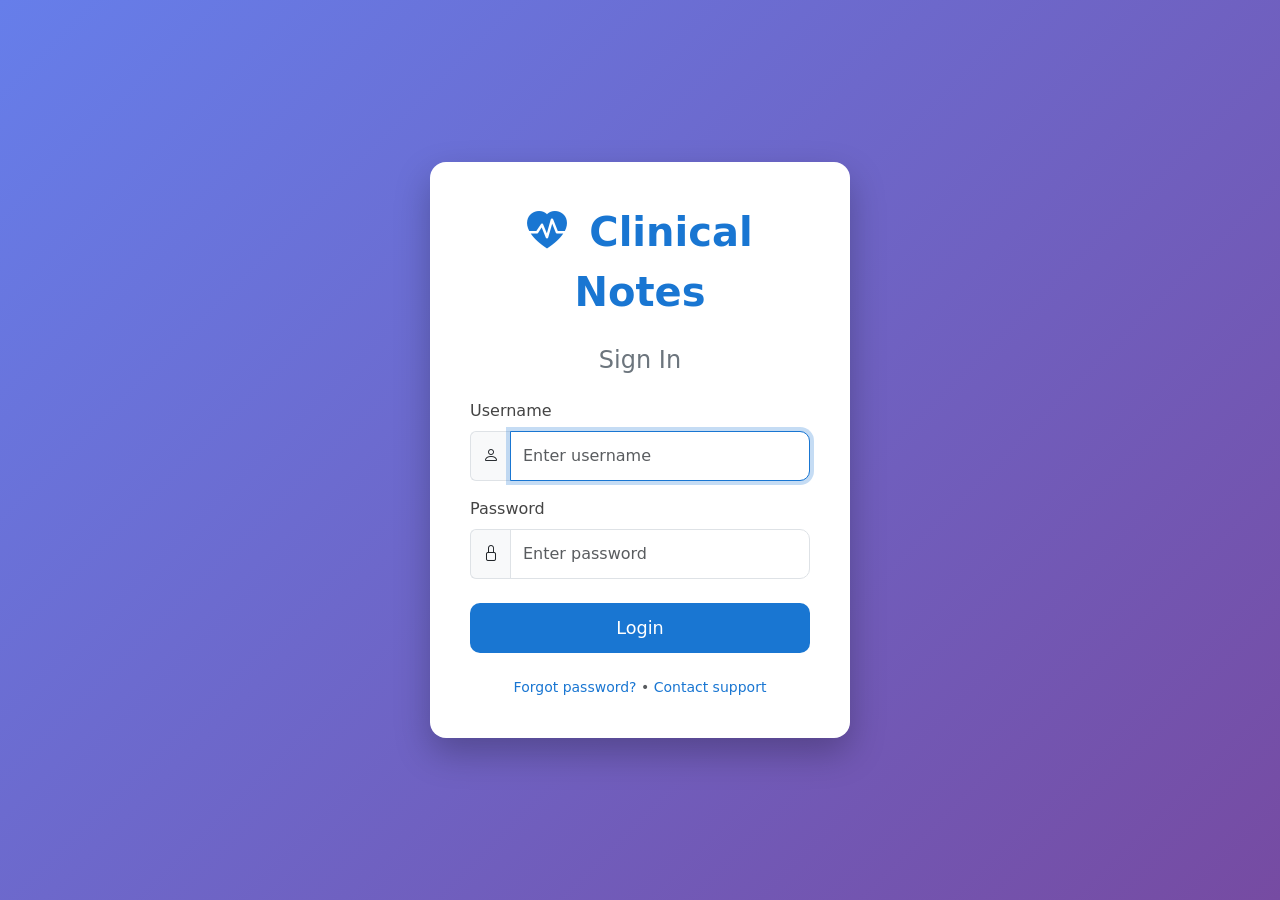
==== src/csp/login.html @ c15c3f48 "init commit" ====
<!DOCTYPE html>
<html lang="en" data-bs-theme="light">
<head>
  <meta charset="UTF-8">
  <meta name="viewport" content="width=device-width, initial-scale=1.0">
  <title>Login | Clinical Notes App</title>

  <!-- Bootstrap 5 CSS -->
  <link href="https://cdn.jsdelivr.net/npm/bootstrap@5.3.3/dist/css/bootstrap.min.css" rel="stylesheet" integrity="sha384-QWTKZyjpPEjISv5WaRU9OFeRpok6YctnYmDr5pNlyT2bRjXh0JMhjY6hW+ALEwIH" crossorigin="anonymous">

  <!-- Bootstrap Icons -->
  <link rel="stylesheet" href="https://cdn.jsdelivr.net/npm/bootstrap-icons@1.11.3/font/bootstrap-icons.min.css">

  <style>
    body {
      background: linear-gradient(135deg, #667eea 0%, #764ba2 100%);
      min-height: 100vh;
      display: flex;
      align-items: center;
      justify-content: center;
      font-family: 'Segoe UI', system-ui, sans-serif;
    }

    .login-container {
      width: 100%;
      max-width: 420px;
      padding: 40px;
      background: white;
      border-radius: 16px;
      box-shadow: 0 15px 35px rgba(0,0,0,0.25);
      backdrop-filter: blur(10px);
    }

    .logo {
      font-size: 2.5rem;
      font-weight: 700;
      color: #1976d2;
      margin-bottom: 1.5rem;
      text-align: center;
    }

    .form-label {
      font-weight: 500;
      color: #444;
    }

    .btn-primary {
      background: #1976d2;
      border: none;
      padding: 12px;
      font-size: 1.1rem;
      border-radius: 10px;
      transition: all 0.3s;
    }

    .btn-primary:hover {
      background: #1565c0;
      transform: translateY(-2px);
    }

    .input-group-text {
      background: #f8f9fa;
      border-right: none;
    }

    .form-control {
      border-radius: 10px;
      padding: 12px;
    }

    .form-control:focus {
      border-color: #1976d2;
      box-shadow: 0 0 0 0.25rem rgba(25, 118, 210, 0.25);
    }

    .text-muted a {
      color: #1976d2;
      text-decoration: none;
    }

    .text-muted a:hover {
      text-decoration: underline;
    }

    .alert {
      border-radius: 10px;
    }
  </style>
</head>
<body>

  <div class="login-container">
    <div class="logo">
      <i class="bi bi-heart-pulse-fill me-2"></i> Clinical Notes
    </div>

    <h4 class="text-center mb-4 text-secondary">Sign In</h4>

    <!-- Error message area -->
    <div id="errorAlert" class="alert alert-danger d-none" role="alert"></div>

    <form id="loginForm">
      <div class="mb-3">
        <label for="username" class="form-label">Username</label>
        <div class="input-group">
          <span class="input-group-text"><i class="bi bi-person"></i></span>
          <input type="text" class="form-control" id="username" placeholder="Enter username" required autofocus>
        </div>
      </div>

      <div class="mb-4">
        <label for="password" class="form-label">Password</label>
        <div class="input-group">
          <span class="input-group-text"><i class="bi bi-lock"></i></span>
          <input type="password" class="form-control" id="password" placeholder="Enter password" required>
        </div>
      </div>

      <div class="d-grid mb-4">
        <button type="submit" class="btn btn-primary btn-lg" id="loginBtn">
          <span id="loginText">Login</span>
          <span id="loginSpinner" class="spinner-border spinner-border-sm d-none" role="status"></span>
        </button>
      </div>

      <div class="text-center text-muted small">
        <a href="#">Forgot password?</a> • <a href="#">Contact support</a>
      </div>
    </form>
  </div>

  <!-- Bootstrap JS -->
  <script src="https://cdn.jsdelivr.net/npm/bootstrap@5.3.3/dist/js/bootstrap.bundle.min.js" integrity="sha384-YvpcrYf0tY3lHB60NNkmXc5s9fDVZLESaAA55NDzOxhy9GkcIdslK1eN7N6jIeHz" crossorigin="anonymous"></script>

  <!-- Login logic -->
  <script>
    const loginForm = document.getElementById('loginForm');
    const errorAlert = document.getElementById('errorAlert');
    const loginBtn = document.getElementById('loginBtn');
    const loginText = document.getElementById('loginText');
    const loginSpinner = document.getElementById('loginSpinner');

    loginForm.addEventListener('submit', async (e) => {
      e.preventDefault();

      const username = document.getElementById('username').value.trim();
      const password = document.getElementById('password').value;

      if (!username || !password) {
        showError('Please enter both username and password');
        return;
      }

      // Show loading state
      loginBtn.disabled = true;
      loginText.classList.add('d-none');
      loginSpinner.classList.remove('d-none');
      errorAlert.classList.add('d-none');

      try {
        const response = await fetch('/clininote/login', {
          method: 'POST',
          headers: {
            'Content-Type': 'application/json'
          },
          body: JSON.stringify({ username, password })
        });

        const data = await response.json();

        if (!response.ok) {
          throw new Error(data.error || 'Login failed');
        }

        // Success - store user info (you can add token later)
        localStorage.setItem('user', JSON.stringify({
          userId: data.userId,
          username: data.username,
          fullName: data.fullName,
          role: data.role
        }));
        
        // After successful login response
        localStorage.setItem('authToken', 'logged-in');  // or better: store the actual token/userId/role later
        localStorage.setItem('user', JSON.stringify(data));  // store user info

        // Redirect to main app
        window.location.href = 'index.html';

      } catch (err) {
        showError(err.message);
      } finally {
        loginBtn.disabled = false;
        loginText.classList.remove('d-none');
        loginSpinner.classList.add('d-none');
      }
    });

    function showError(msg) {
      errorAlert.textContent = msg;
      errorAlert.classList.remove('d-none');
    }
  </script>
</body>
</html>
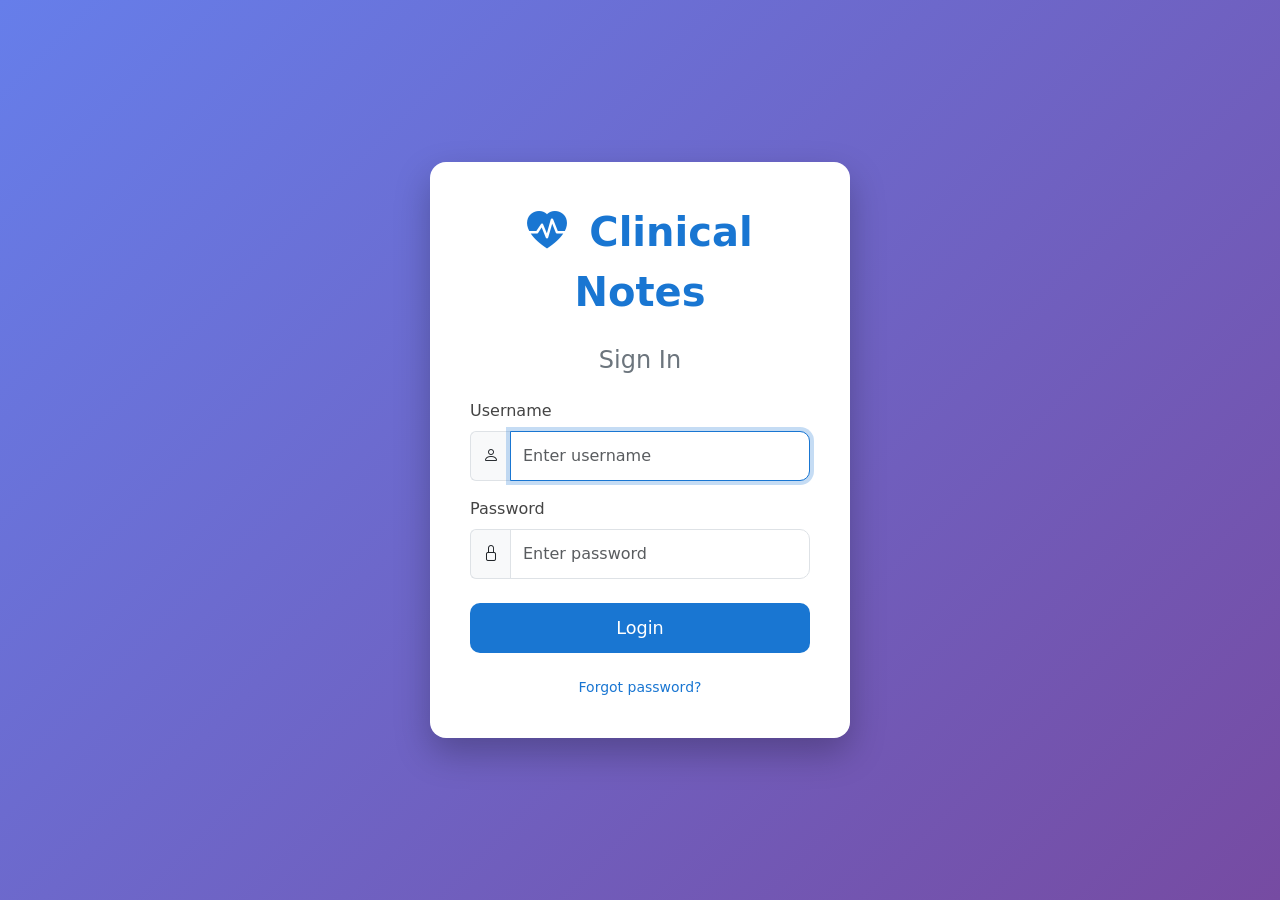
==== commit 7bb5ef5d: "init commit" ====
--- a/src/csp/login.html
+++ b/src/csp/login.html
@@ -124,8 +124,8 @@
       </div>
 
       <div class="text-center text-muted small">
-        <a href="#">Forgot password?</a> • <a href="#">Contact support</a>
-      </div>
+    <a href="#" onclick="showDemoCredentials()" style="cursor: pointer;">Forgot password?</a> 
+</div>
     </form>
   </div>
 
@@ -196,6 +196,33 @@
       }
     });
 
+    function showDemoCredentials() {
+    
+    //alert("For demo purposes only:\n\nUsername: admin\nPassword: admin\n\nIn a real application, password recovery would be implemented with email verification.");
+    
+    // Optional: nicer Bootstrap alert/toast version (if you want)
+    // Uncomment if you prefer toast style
+    
+    const toast = document.createElement('div');
+    toast.className = 'toast align-items-center text-bg-info border-0 position-fixed bottom-0 end-0 m-3';
+    toast.role = 'alert';
+    toast.innerHTML = `
+        <div class="d-flex">
+            <div class="toast-body">
+                <strong>Demo Credentials:</strong><br>
+                Username: <strong>admin</strong><br>
+                Password: <strong>admin</strong><br>
+                <small>(Real password recovery would use email verification)</small>
+            </div>
+            <button type="button" class="btn-close btn-close-white me-2 m-auto" data-bs-dismiss="toast" aria-label="Close"></button>
+        </div>
+    `;
+    document.body.appendChild(toast);
+    new bootstrap.Toast(toast).show();
+    setTimeout(() => toast.remove(), 8000); // auto-dismiss after 8 seconds
+    
+}
+
     function showError(msg) {
       errorAlert.textContent = msg;
       errorAlert.classList.remove('d-none');
